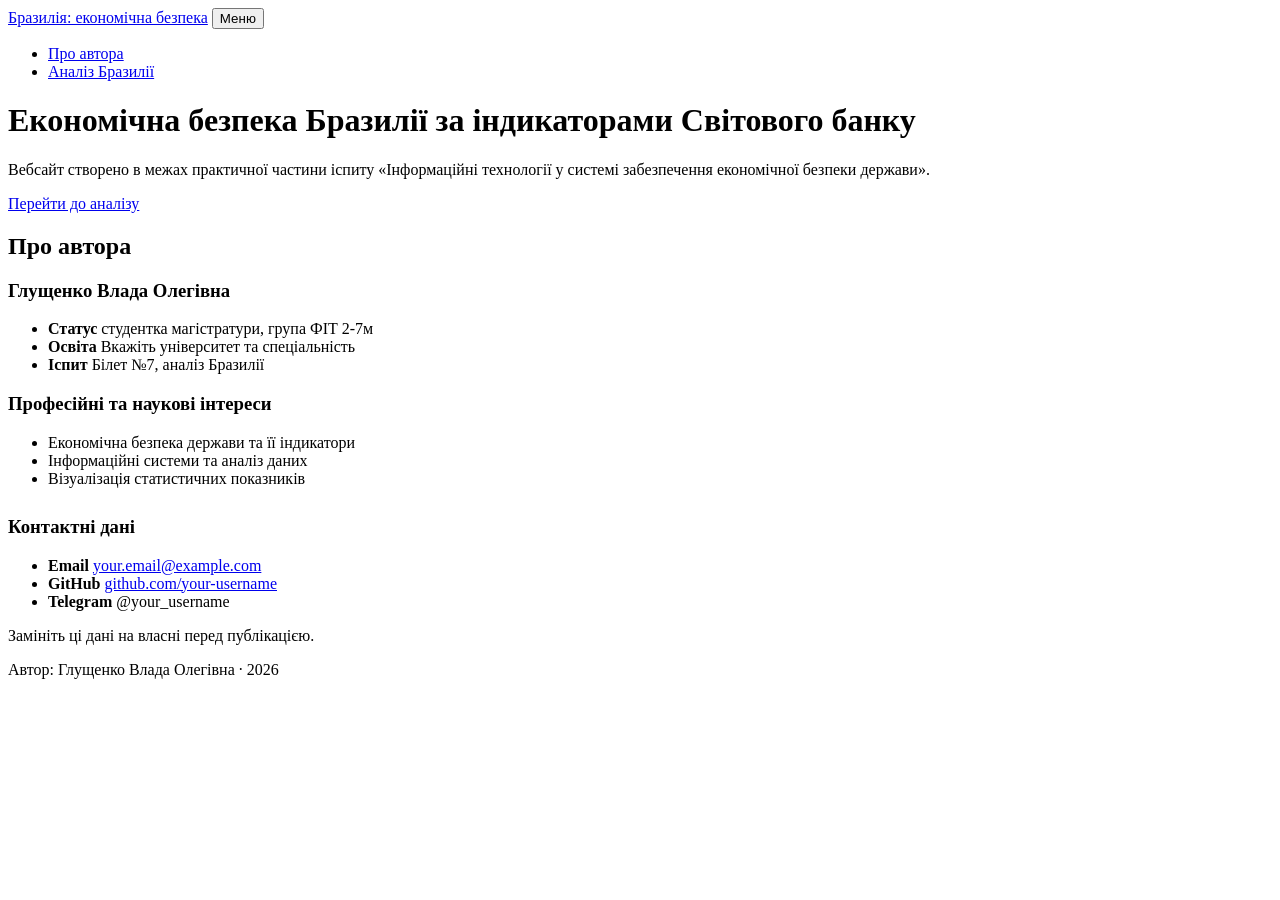
==== index.html @ 78595e76 "Rename index (2).html to index.html" ====
<!DOCTYPE html>
<html lang="uk">
<head>
  <meta charset="UTF-8">
  <meta name="viewport" content="width=device-width, initial-scale=1">
  <meta name="description" content="Вебсайт про економічну безпеку Бразилії. Про автора.">
  <title>Економічна безпека Бразилії | Про автора</title>
  <link rel="stylesheet" href="style.css">
</head>
<body>
  <nav class="site-nav">
    <div class="wrap nav-in">
      <a class="brand" href="index.html">Бразилія: економічна безпека</a>
      <button class="nav-toggle" id="navToggle" aria-expanded="false" aria-controls="navLinks">Меню</button>
      <ul class="nav-links" id="navLinks">
        <li><a href="index.html" aria-current="page">Про автора</a></li>
        <li><a href="analysis.html">Аналіз Бразилії</a></li>
      </ul>
    </div>
  </nav>

  <header class="hero">
    <div class="wrap hero-in">
      <h1>Економічна безпека Бразилії за індикаторами Світового банку</h1>
      <p>Вебсайт створено в межах практичної частини іспиту «Інформаційні технології у системі забезпечення економічної безпеки держави».</p>
      <a class="btn" href="analysis.html">Перейти до аналізу</a>
    </div>
  </header>

  <main class="wrap section">
    <h2>Про автора</h2>
    <div class="two-col">
      <section class="panel">
        <h3>Глущенко Влада Олегівна</h3>
        <ul class="facts">
          <li><b>Статус</b> студентка магістратури, група ФІТ 2-7м</li>
          <li><b>Освіта</b> <span>Вкажіть університет та спеціальність</span></li>
          <li><b>Іспит</b> Білет №7, аналіз Бразилії</li>
        </ul>
      </section>
      <section class="panel">
        <h3>Професійні та наукові інтереси</h3>
        <ul>
          <li>Економічна безпека держави та її індикатори</li>
          <li>Інформаційні системи та аналіз даних</li>
          <li>Візуалізація статистичних показників</li>
        </ul>
      </section>
    </div>

    <section class="panel" style="margin-top:28px">
      <h3>Контактні дані</h3>
      <ul class="facts">
        <li><b>Email</b> <a href="mailto:your.email@example.com">your.email@example.com</a></li>
        <li><b>GitHub</b> <a href="https://github.com/your-username">github.com/your-username</a></li>
        <li><b>Telegram</b> <span>@your_username</span></li>
      </ul>
      <p class="note">Замініть ці дані на власні перед публікацією.</p>
    </section>
  </main>

  <footer class="footer">
    <div class="wrap">Автор: Глущенко Влада Олегівна · <span data-year>2026</span></div>
  </footer>
  <script src="script.js"></script>
</body>
</html>
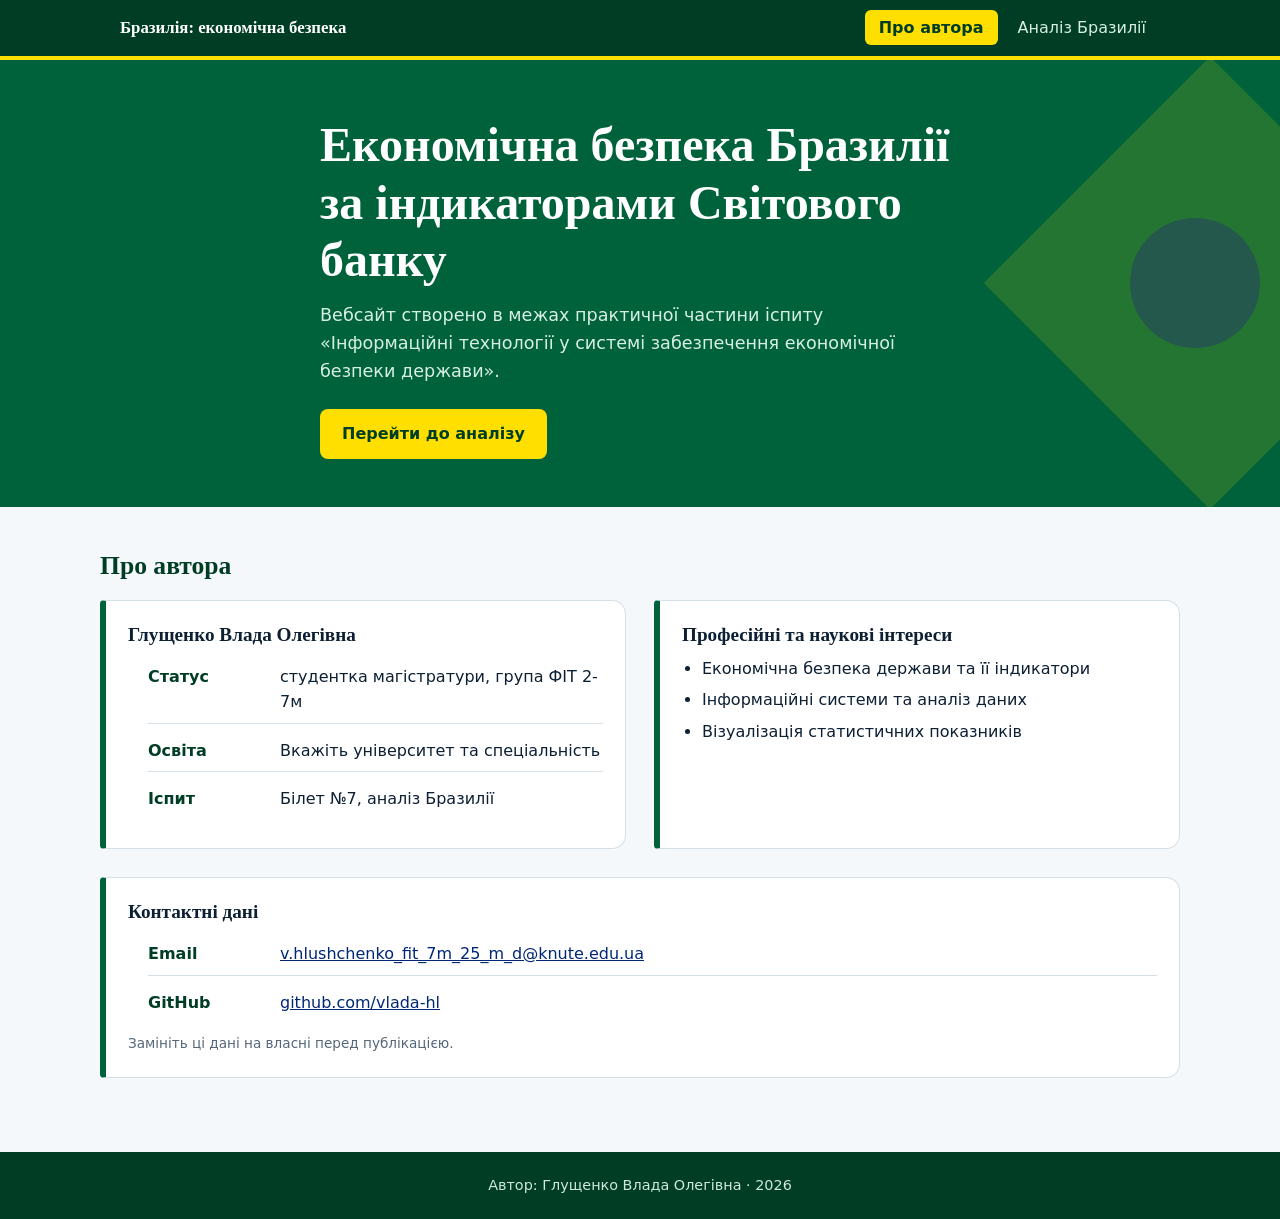
==== commit 7ba65f36: "Update index.html" ====
--- a/index.html
+++ b/index.html
@@ -51,9 +51,8 @@
     <section class="panel" style="margin-top:28px">
       <h3>Контактні дані</h3>
       <ul class="facts">
-        <li><b>Email</b> <a href="mailto:your.email@example.com">your.email@example.com</a></li>
-        <li><b>GitHub</b> <a href="https://github.com/your-username">github.com/your-username</a></li>
-        <li><b>Telegram</b> <span>@your_username</span></li>
+        <li><b>Email</b> <a href="mailto:v.hlushchenko_fit_7m_25_m_d@knute.edu.ua">v.hlushchenko_fit_7m_25_m_d@knute.edu.ua</a></li>
+        <li><b>GitHub</b> <a href="https://github.com/vlada-hl">github.com/vlada-hl</a></li>
       </ul>
       <p class="note">Замініть ці дані на власні перед публікацією.</p>
     </section>
--- a/style.css
+++ b/style.css
@@ -0,0 +1,127 @@
+:root {
+  --paper: #f5f8fb;
+  --surface: #ffffff;
+  --ink: #0c1f33;
+  --muted: #55677a;
+  --green: #00623a;
+  --green-deep: #003d25;
+  --blue: #002776;
+  --yellow: #ffdf00;
+  --line: #d5dfe8;
+  --lv-opt: #15803d;
+  --lv-sat: #65a30d;
+  --lv-uns: #ca8a04;
+  --lv-dan: #ea580c;
+  --lv-cri: #dc2626;
+  --lv-abs: #7f1d1d;
+}
+* { box-sizing: border-box; margin: 0; padding: 0; }
+html { scroll-behavior: smooth; }
+body {
+  font-family: "Segoe UI", system-ui, -apple-system, sans-serif;
+  background: var(--paper);
+  color: var(--ink);
+  line-height: 1.6;
+}
+h1, h2, h3 { font-family: Georgia, "Times New Roman", serif; line-height: 1.2; }
+a { color: var(--blue); }
+:focus-visible { outline: 3px solid var(--blue); outline-offset: 2px; }
+.wrap { width: 100%; max-width: 1080px; margin: 0 auto; padding: 0 20px; }
+
+/* Навігація */
+.site-nav { background: var(--green-deep); position: sticky; top: 0; z-index: 20; border-bottom: 4px solid var(--yellow); }
+.nav-in { display: flex; align-items: center; justify-content: space-between; min-height: 56px; }
+.brand { color: #fff; font-family: Georgia, serif; font-weight: 700; text-decoration: none; font-size: 1.05rem; }
+.nav-links { display: flex; gap: 6px; list-style: none; }
+.nav-links a { color: #d7efe3; text-decoration: none; padding: 8px 14px; border-radius: 6px; font-weight: 500; }
+.nav-links a:hover { background: rgba(255,255,255,.12); }
+.nav-links a[aria-current="page"] { background: var(--yellow); color: var(--green-deep); font-weight: 700; }
+.nav-toggle { display: none; background: none; border: 1px solid #7fb69b; color: #fff; padding: 6px 12px; border-radius: 6px; font-size: 1rem; cursor: pointer; }
+@media (max-width: 640px) {
+  .nav-toggle { display: block; }
+  .nav-links { display: none; position: absolute; top: 56px; left: 0; right: 0; background: var(--green-deep); flex-direction: column; padding: 8px 20px 14px; }
+  .nav-links.open { display: flex; }
+}
+
+/* Головна */
+.hero { background: var(--green); color: #fff; padding: 56px 0 48px; position: relative; overflow: hidden; }
+.hero::after { content: ""; position: absolute; right: -90px; top: 50%; width: 320px; height: 320px; transform: translateY(-50%) rotate(45deg); background: var(--yellow); opacity: .14; }
+.hero::before { content: ""; position: absolute; right: 20px; top: 50%; width: 130px; height: 130px; transform: translateY(-50%); border-radius: 50%; background: var(--blue); opacity: .55; }
+.hero-in { position: relative; z-index: 1; max-width: 680px; }
+.hero h1 { font-size: clamp(2rem, 5vw, 3rem); margin-bottom: 12px; }
+.hero p { font-size: 1.1rem; color: #d7efe3; }
+.hero .btn { margin-top: 24px; }
+.btn { display: inline-block; background: var(--yellow); color: var(--green-deep); font-weight: 700; padding: 12px 22px; border-radius: 8px; text-decoration: none; border: 0; cursor: pointer; font-size: 1rem; }
+.btn:hover { background: #ffe94d; }
+.btn.ghost { background: transparent; border: 2px solid var(--blue); color: var(--blue); }
+.btn.ghost:hover { background: var(--blue); color: #fff; }
+
+.section { padding: 44px 0; }
+.section h2 { font-size: 1.6rem; margin-bottom: 18px; color: var(--green-deep); }
+.two-col { display: grid; grid-template-columns: 1fr 1fr; gap: 28px; }
+@media (max-width: 760px) { .two-col { grid-template-columns: 1fr; } }
+.panel { background: var(--surface); border: 1px solid var(--line); border-left: 6px solid var(--green); border-radius: 4px 14px 14px 4px; padding: 22px; }
+.panel h3 { margin-bottom: 10px; font-size: 1.2rem; }
+.panel ul { padding-left: 20px; }
+.panel li { margin-bottom: 6px; }
+.facts { list-style: none; padding: 0; }
+.facts li { display: flex; gap: 12px; padding: 8px 0; border-bottom: 1px solid var(--line); }
+.facts li:last-child { border: 0; }
+.facts b { min-width: 120px; color: var(--green-deep); }
+
+/* Аналітична: шкала-смуга */
+.page-head { background: var(--green-deep); color: #fff; padding: 40px 0 30px; }
+.page-head h1 { font-size: clamp(1.7rem, 4vw, 2.4rem); margin-bottom: 8px; }
+.page-head p { color: #cfe8da; max-width: 700px; }
+.spectrum { display: flex; gap: 3px; margin-top: 24px; height: 46px; }
+.spectrum span { flex: 1; border-radius: 4px; display: flex; align-items: flex-end; justify-content: center; padding-bottom: 4px; font-size: .7rem; color: #fff; font-weight: 600; }
+.spectrum-legend { margin-top: 8px; font-size: .82rem; color: #cfe8da; }
+
+.lv-opt { background: var(--lv-opt); } .lv-sat { background: var(--lv-sat); }
+.lv-uns { background: var(--lv-uns); } .lv-dan { background: var(--lv-dan); }
+.lv-cri { background: var(--lv-cri); } .lv-abs { background: var(--lv-abs); }
+
+.kpis { display: grid; grid-template-columns: repeat(auto-fit, minmax(150px, 1fr)); gap: 14px; margin-bottom: 8px; }
+.kpi { background: var(--surface); border: 1px solid var(--line); border-radius: 10px; padding: 16px; border-top: 5px solid var(--green); }
+.kpi strong { display: block; font-family: Georgia, serif; font-size: 1.9rem; }
+.kpi span { font-size: .85rem; color: var(--muted); }
+.kpi.bad { border-top-color: var(--lv-abs); }
+.kpi.warn { border-top-color: var(--lv-dan); }
+
+.filters { display: flex; flex-wrap: wrap; gap: 8px; margin-bottom: 14px; }
+.filters button { background: var(--surface); border: 1px solid var(--line); border-radius: 20px; padding: 6px 14px; cursor: pointer; font-size: .9rem; color: var(--ink); }
+.filters button[aria-pressed="true"] { background: var(--blue); border-color: var(--blue); color: #fff; }
+.table-scroll { overflow-x: auto; border: 1px solid var(--line); border-radius: 10px; background: var(--surface); }
+table { width: 100%; border-collapse: collapse; font-size: .93rem; min-width: 720px; }
+th, td { padding: 11px 14px; text-align: left; border-bottom: 1px solid var(--line); }
+thead th { background: #e9f0f6; color: var(--blue); }
+tbody tr:last-child td { border-bottom: 0; }
+.tag { display: inline-block; color: #fff; padding: 2px 10px; border-radius: 12px; font-size: .8rem; font-weight: 600; white-space: nowrap; }
+
+.charts { display: grid; grid-template-columns: repeat(auto-fit, minmax(300px, 1fr)); gap: 18px; }
+.chart-card { background: var(--surface); border: 1px solid var(--line); border-radius: 12px; padding: 18px; }
+.chart-card h3 { font-size: 1.05rem; margin-bottom: 4px; }
+.chart-card p { font-size: .85rem; color: var(--muted); margin-bottom: 10px; }
+.chart-box { position: relative; height: 260px; }
+
+.trend-grid { display: grid; grid-template-columns: 1fr 1fr; gap: 18px; }
+@media (max-width: 760px) { .trend-grid { grid-template-columns: 1fr; } }
+.trend { background: var(--surface); border-radius: 12px; padding: 20px; border: 1px solid var(--line); }
+.trend.safe { border-top: 6px solid var(--lv-opt); }
+.trend.risk { border-top: 6px solid var(--lv-abs); }
+.trend h3 { margin-bottom: 10px; }
+.trend li { margin: 0 0 8px 18px; }
+
+.threats details { background: var(--surface); border: 1px solid var(--line); border-radius: 10px; margin-bottom: 10px; }
+.threats summary { cursor: pointer; padding: 14px 18px; font-weight: 600; }
+.threats details[open] summary { border-bottom: 1px solid var(--line); color: var(--blue); }
+.threats details p { padding: 14px 18px; }
+
+.conclusion { background: var(--blue); color: #fff; border-radius: 14px; padding: 28px; }
+.conclusion h2 { color: #fff; }
+.conclusion p { margin-bottom: 12px; color: #e3ebff; }
+.note { font-size: .85rem; color: var(--muted); margin-top: 10px; }
+
+.footer { background: var(--green-deep); color: #cfe8da; text-align: center; padding: 22px 0; margin-top: 30px; font-size: .9rem; }
+@media (prefers-reduced-motion: reduce) { html { scroll-behavior: auto; } }
+@media print { .site-nav, .filters { display: none; } }
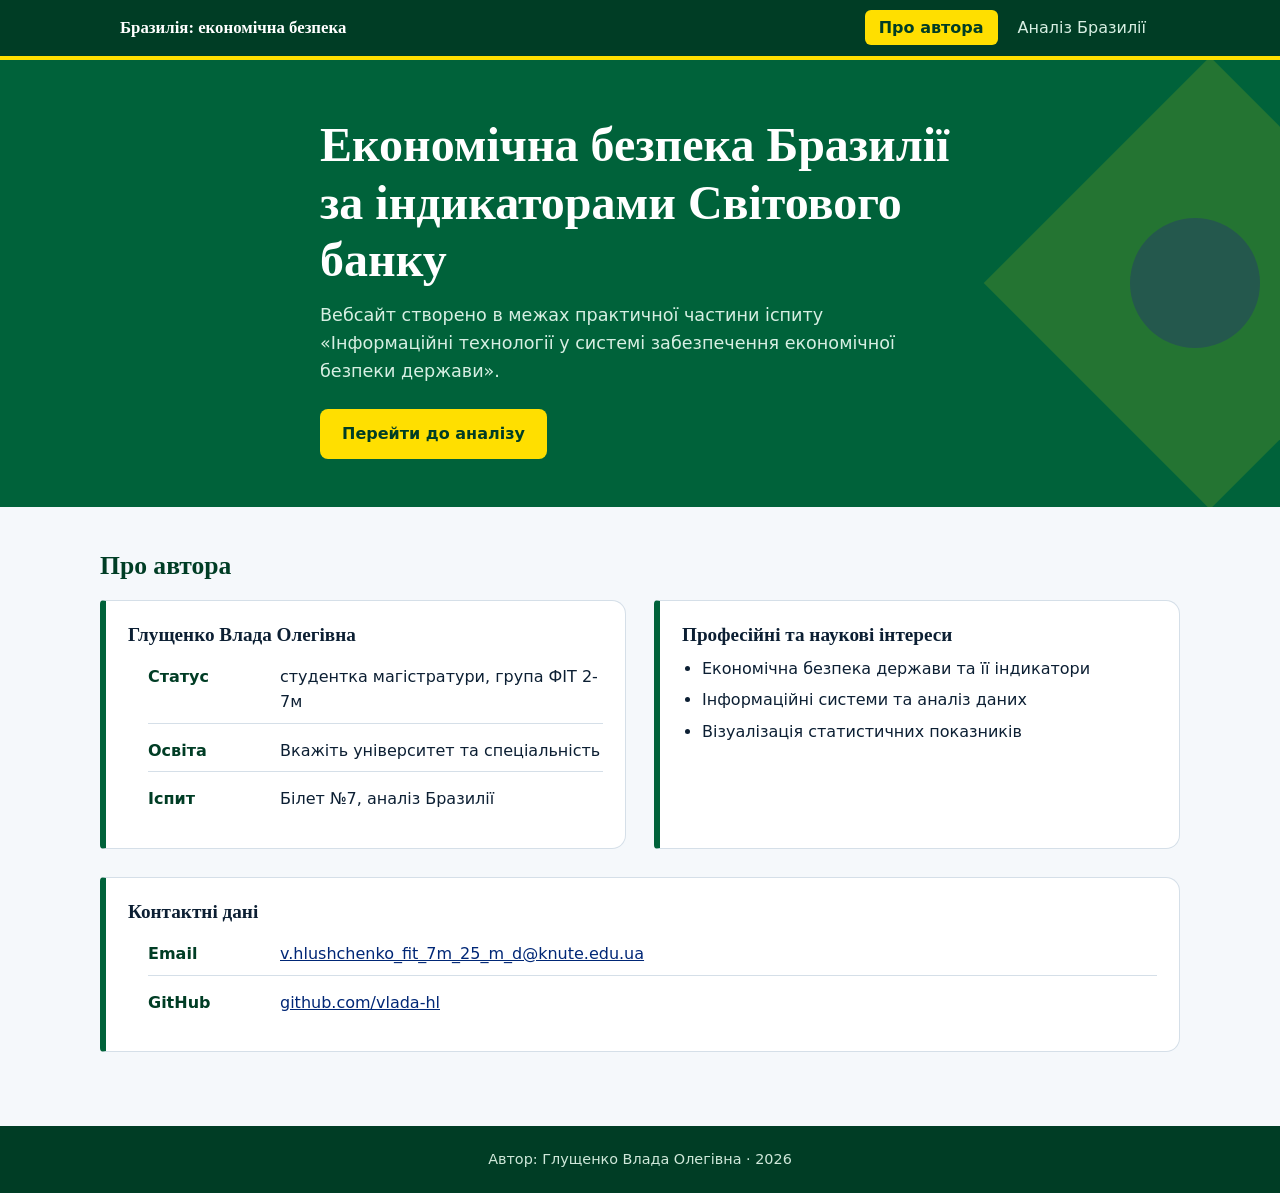
==== commit d274ef93: "Update index.html" ====
--- a/index.html
+++ b/index.html
@@ -54,7 +54,6 @@
         <li><b>Email</b> <a href="mailto:v.hlushchenko_fit_7m_25_m_d@knute.edu.ua">v.hlushchenko_fit_7m_25_m_d@knute.edu.ua</a></li>
         <li><b>GitHub</b> <a href="https://github.com/vlada-hl">github.com/vlada-hl</a></li>
       </ul>
-      <p class="note">Замініть ці дані на власні перед публікацією.</p>
     </section>
   </main>
 
